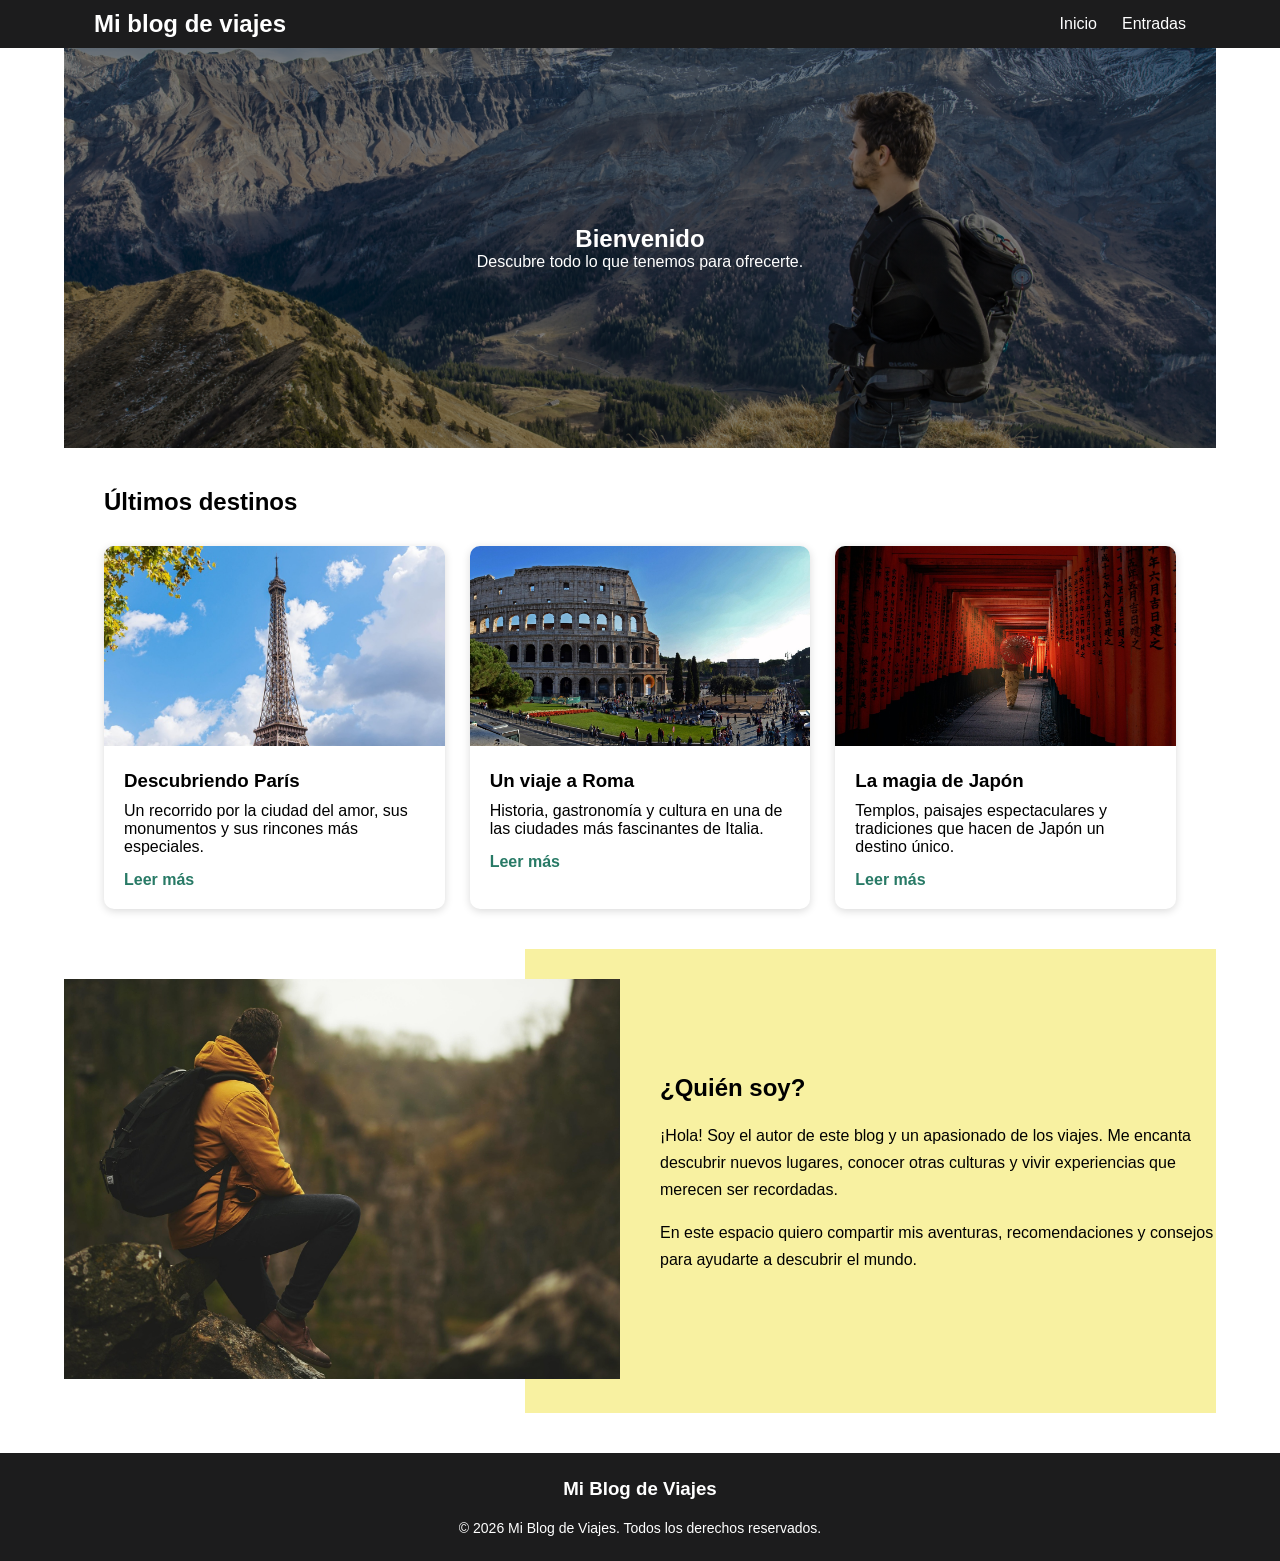
==== index.html @ 7f8d9dac "subido archivos pagina principal" ====
<!DOCTYPE html>
<html lang="en">

<head>
    <meta charset="UTF-8">
    <meta name="viewport" content="width=device-width, initial-scale=1.0">
    <link rel="stylesheet" href="./css/style.css">
    <title>Blog</title>
</head>

<body>

    <header class="navbar">
        <!--Navegación-->
        <nav class="contenido-navbar">
            <div class="logo">
                <p>Mi blog de viajes</p>
            </div>
            <ul class="menu">
                <li><a href="./index.html">Inicio</a></li>
                <li><a href="#">Entradas</a></li>
            </ul>
        </nav>
    </header>

    <main class="contenedor-principal">
        <section class="portada">
            <h1>Bienvenido</h1>
            <p>Descubre todo lo que tenemos para ofrecerte.</p>
        </section>

        <section class="posts">
            <h2>Últimos destinos</h2>

            <div class="contenedor-posts">

                <article class="tarjeta">
                    <img src="./img/paris.jpg" alt="Torre Eiffel en París">
                    <div class="contenido-tarjeta">
                        <h3>Descubriendo París</h3>
                        <p>Un recorrido por la ciudad del amor, sus monumentos y sus rincones más especiales.</p>
                        <a href="#">Leer más</a>
                    </div>
                </article>

                <article class="tarjeta">
                    <img src="./img/roma.jpg" alt="Coliseo de Roma">
                    <div class="contenido-tarjeta">
                        <h3>Un viaje a Roma</h3>
                        <p>Historia, gastronomía y cultura en una de las ciudades más fascinantes de Italia.</p>
                        <a href="#">Leer más</a>
                    </div>
                </article>

                <article class="tarjeta">
                    <img src="./img/japon.jpg" alt="Paisaje de Japón">
                    <div class="contenido-tarjeta">
                        <h3>La magia de Japón</h3>
                        <p>Templos, paisajes espectaculares y tradiciones que hacen de Japón un destino único.</p>
                        <a href="#">Leer más</a>
                    </div>
                </article>

            </div>
        </section>

        <section class="presentacion">

            <div class="imagen-presentacion">
                <img src="./img/autor.jpg" alt="Fotografía del autor">
            </div>

            <div class="texto-presentacion">
                <h2>¿Quién soy?</h2>

                <p>
                    ¡Hola! Soy el autor de este blog y un apasionado de los viajes.
                    Me encanta descubrir nuevos lugares, conocer otras culturas
                    y vivir experiencias que merecen ser recordadas.
                </p>

                <p>
                    En este espacio quiero compartir mis aventuras, recomendaciones
                    y consejos para ayudarte a descubrir el mundo.
                </p>
            </div>

        </section>

    </main>

    <footer class="footer">
        <h3>Mi Blog de Viajes</h3>

        <p>&copy; 2026 Mi Blog de Viajes. Todos los derechos reservados.</p>
    </footer>

</body>

</html>
---- css/style.css ----
/* -------------------------------- */
/* Configuración inicial de estilos */
/* -------------------------------- */
*{
    margin: 0;
    padding: 0;
    box-sizing: border-box;
    font-family: sans-serif;
}

.contenido-navbar,
.contenedor-principal {
    max-width: 1200px;
    width: 90%;
    margin: 0 auto;
}

/* ------------------------------- */
/*      Barra de navegación        */
/* ------------------------------- */
.navbar {
    background-color: #1c1c1d;
}

.navbar nav{
    display: flex;
    justify-content: space-between;
    align-items: center;
    padding: 10px 30px;
}

.logo {
    color: white;
    font-size: 24px;
    font-weight: bold;
}

.logo img{
    width: 50px;
    height: 50px;
}

.menu {
    display: flex;
    gap: 25px;
    list-style: none;
    margin: 0;
    padding: 0;
}

.menu a{
    color: white;
    text-decoration: none;
    font-size: 16px;
}

.menu a:hover {
    color: #f0c674;
}

/* ------------------------------- */
/*      Portada de bienvenida      */
/* ------------------------------- */
.portada {
    background-image:
        linear-gradient(rgba(0, 0, 0, 0.5), rgba(0, 0, 0, 0.5)),
        url("../img/mountain.jpg");

    background-size: cover;
    background-position: center;
    background-repeat: no-repeat;

    height: 800px;
    color: white;

    height: 400px;

    display: flex;
    flex-direction: column;
    justify-content: center;
    align-items: center;

    color: white;
    text-align: center;
}

/* ------------------------------- */
/*            Entradas             */
/* ------------------------------- */
.posts {
    padding: 40px;
    text-align: center;
}

.posts h2{
    text-align: left;
}

.contenedor-posts {
    display: flex;
    gap: 25px;
    margin-top: 30px;
}

.tarjeta {
    flex: 1;
    background-color: white;
    border-radius: 10px;
    overflow: hidden;
    box-shadow: 0 2px 8px rgba(0, 0, 0, 0.15);
    text-align: left;
    transition: transform 0.3s ease, box-shadow 0.3s ease;
}

.tarjeta:hover {
    transform: translateY(-8px);
    box-shadow: 0 8px 20px rgba(0, 0, 0, 0.2);
}

.tarjeta img {
    width: 100%;
    height: 200px;
    object-fit: cover;
}

.contenido-tarjeta{
    padding: 20px;
}

.contenido-tarjeta h3 {
    margin-bottom: 10px;
}

.contenido-tarjeta p {
    margin-bottom: 15px;
}

.contenido-tarjeta a {
    color: #287a66;
    text-decoration: none;
    font-weight: bold;
}

/* ------------------------------- */
/*         Presentación            */
/* ------------------------------- */
.presentacion {
    display: flex;
    align-items: center;
    gap: 40px;
    padding: 30px 0;
    position: relative;
    isolation: isolate;
}

.presentacion::before {
    content: "";
    position: absolute;
    top: 0;
    left: 40%;
    width: 60%;
    height: 100%;
    background-color: #f8f1a1;
    z-index: -1;
}

.imagen-presentacion {
    flex: 1;
}

.imagen-presentacion img {
    width: 100%;
    height: 400px;
    object-fit: cover;
}

.texto-presentacion {
    flex: 1;
}

.texto-presentacion h2 {
    margin-bottom: 20px;
}

.texto-presentacion p {
    line-height: 1.7;
    margin-bottom: 15px;
}

/* ------------------------------- */
/*              Footer             */
/* ------------------------------- */
.footer {
    background-color: #1c1c1d;
    color: white;
    text-align: center;
    padding: 25px;
    margin-top: 40px;
}

.footer p {
    font-size: 14px;
    margin-top: 20px;
}
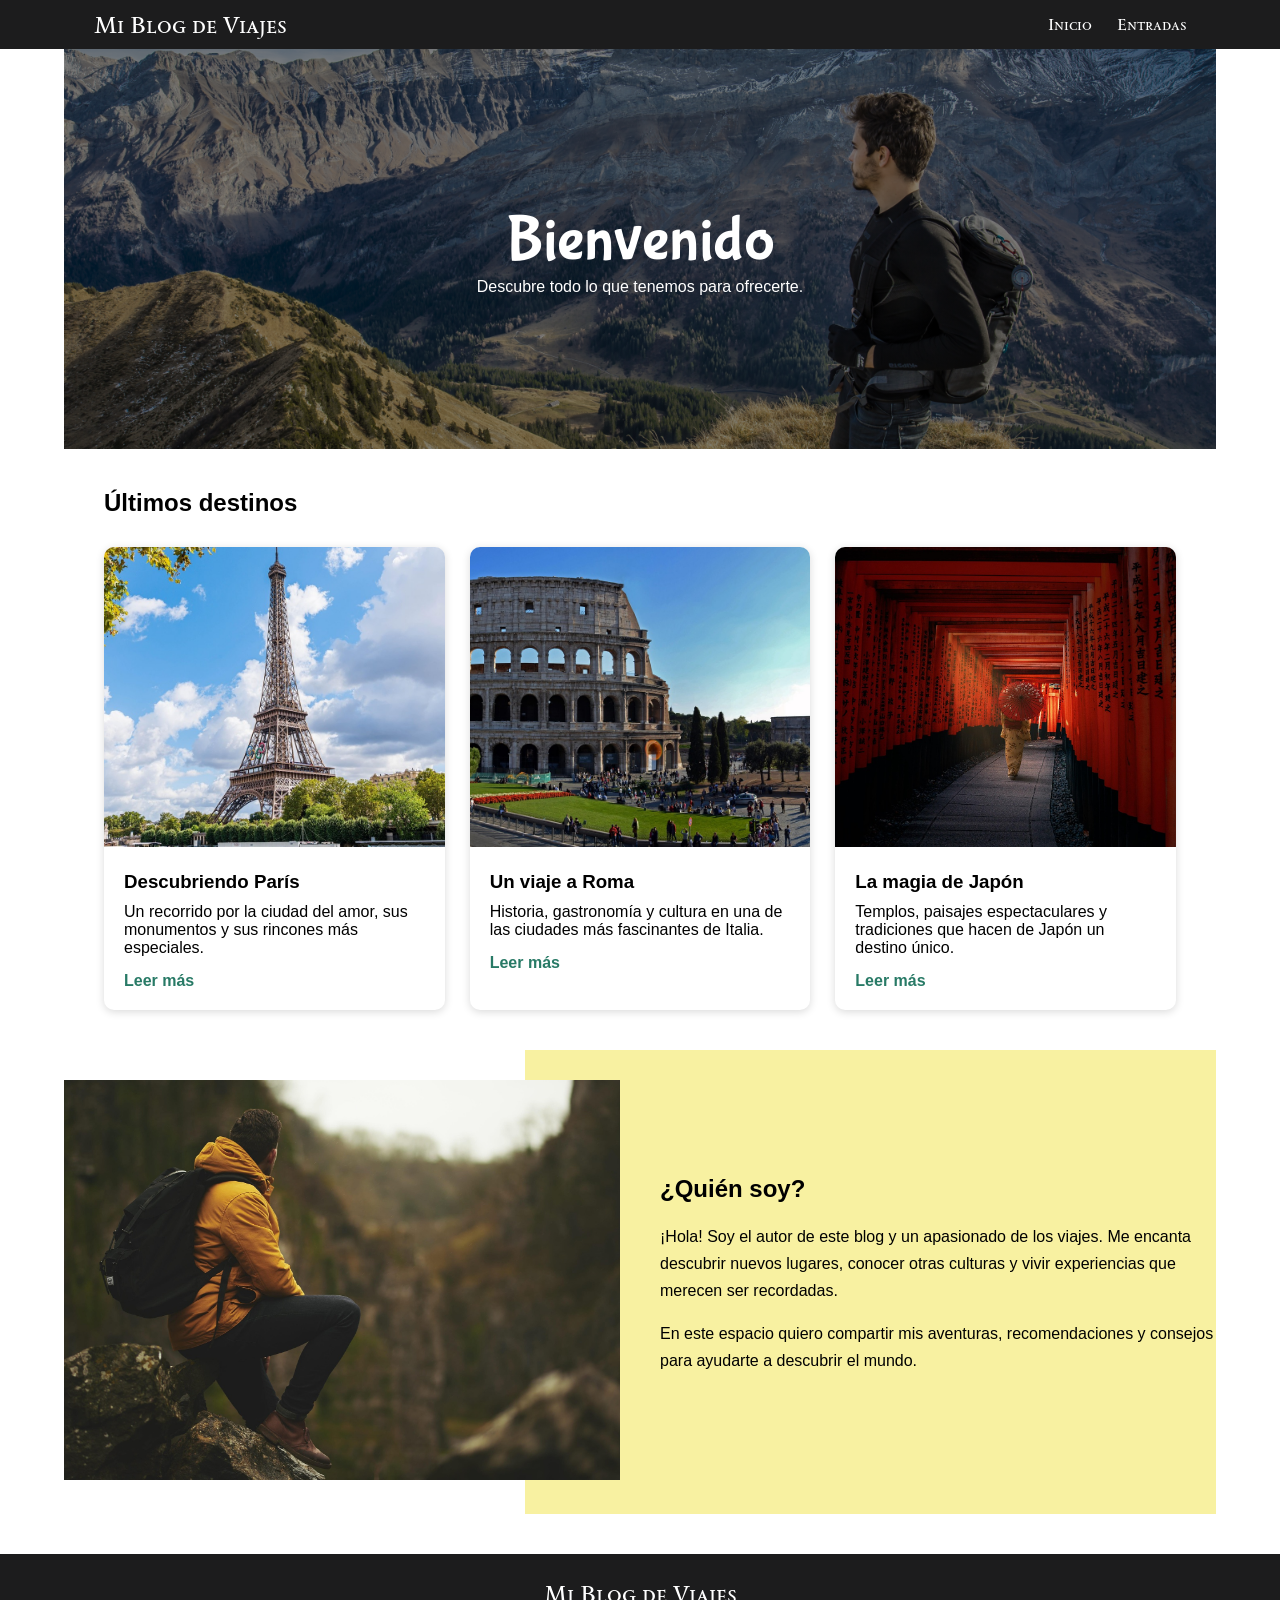
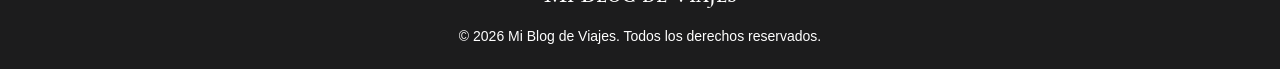
==== commit 5c8e9a91: "Añadido img, fonts y post1-2-3" ====
--- a/index.html
+++ b/index.html
@@ -11,25 +11,37 @@
 <body>
 
     <header class="navbar">
+
         <!--Navegación-->
         <nav class="contenido-navbar">
             <div class="logo">
-                <p>Mi blog de viajes</p>
+                <p>Mi Blog de Viajes</p>
             </div>
             <ul class="menu">
                 <li><a href="./index.html">Inicio</a></li>
-                <li><a href="#">Entradas</a></li>
+                <li class="desplegable">
+                    <a href="#">Entradas</a>
+
+                    <ul class="submenu">
+                        <li><a href="./post1.html">París</a></li>
+                        <li><a href="./post2.html">Roma</a></li>
+                        <li><a href="./post3.html">Japón</a></li>
+                    </ul>
+                </li>
             </ul>
         </nav>
     </header>
 
+    <!-- Contenido -->
     <main class="contenedor-principal">
+
         <section class="portada">
             <h1>Bienvenido</h1>
             <p>Descubre todo lo que tenemos para ofrecerte.</p>
         </section>
 
         <section class="posts">
+
             <h2>Últimos destinos</h2>
 
             <div class="contenedor-posts">
@@ -39,7 +51,7 @@
                     <div class="contenido-tarjeta">
                         <h3>Descubriendo París</h3>
                         <p>Un recorrido por la ciudad del amor, sus monumentos y sus rincones más especiales.</p>
-                        <a href="#">Leer más</a>
+                        <a href="./post1.html">Leer más</a>
                     </div>
                 </article>
 
@@ -48,7 +60,7 @@
                     <div class="contenido-tarjeta">
                         <h3>Un viaje a Roma</h3>
                         <p>Historia, gastronomía y cultura en una de las ciudades más fascinantes de Italia.</p>
-                        <a href="#">Leer más</a>
+                        <a href="./post2.html">Leer más</a>
                     </div>
                 </article>
 
@@ -57,11 +69,12 @@
                     <div class="contenido-tarjeta">
                         <h3>La magia de Japón</h3>
                         <p>Templos, paisajes espectaculares y tradiciones que hacen de Japón un destino único.</p>
-                        <a href="#">Leer más</a>
+                        <a href="./post3.html">Leer más</a>
                     </div>
                 </article>
 
             </div>
+            
         </section>
 
         <section class="presentacion">
@@ -89,6 +102,7 @@
 
     </main>
 
+    <!-- Pie de página -->
     <footer class="footer">
         <h3>Mi Blog de Viajes</h3>
 
--- a/css/style.css
+++ b/css/style.css
@@ -1,6 +1,16 @@
 /* -------------------------------- */
 /* Configuración inicial de estilos */
 /* -------------------------------- */
+@font-face{
+    font-family: 'BubblegumSans-Regular';
+    src: url(../fonts/BubblegumSans-Regular.ttf);
+}
+
+@font-face{
+    font-family: 'SedanSC-Regular';
+    src: url(../fonts/SedanSC-Regular.ttf);
+}
+
 *{
     margin: 0;
     padding: 0;
@@ -31,13 +41,10 @@
 
 .logo {
     color: white;
-    font-size: 24px;
-    font-weight: bold;
-}
-
-.logo img{
-    width: 50px;
-    height: 50px;
+}
+
+.logo p{
+    font: 1.5em 'SedanSC-Regular', sans-serif;
 }
 
 .menu {
@@ -51,11 +58,37 @@
 .menu a{
     color: white;
     text-decoration: none;
-    font-size: 16px;
+    /* font-size: 16px; */
+    font: 16px 'SedanSC-Regular', sans-serif;
 }
 
 .menu a:hover {
     color: #f0c674;
+}
+
+.desplegable {
+    position: relative;
+}
+
+.submenu {
+    display: none;
+    position: absolute;
+    top: 100%;
+    left: 0;
+    background-color: #1c1c1d;
+    list-style: none;
+    padding: 10px 0;
+    min-width: 150px;
+    z-index: 10;
+}
+
+.desplegable:hover .submenu {
+    display: block;
+}
+
+.submenu a {
+    display: block;
+    padding: 10px 15px;
 }
 
 /* ------------------------------- */
@@ -82,6 +115,10 @@
 
     color: white;
     text-align: center;
+}
+
+.portada h1{
+    font: 4em 'BubblegumSans-Regular',sans-serif;
 }
 
 /* ------------------------------- */
@@ -119,7 +156,7 @@
 
 .tarjeta img {
     width: 100%;
-    height: 200px;
+    height: 300px;
     object-fit: cover;
 }
 
@@ -198,7 +235,55 @@
     margin-top: 40px;
 }
 
+.footer h3{
+    font: 1.5em 'SedanSC-Regular',sans-serif;
+}
+
 .footer p {
     font-size: 14px;
     margin-top: 20px;
+}
+
+/* ------------------------------- */
+/*    Contenedor de las entradas   */
+/* ------------------------------- */
+.entradas {
+    display: flex;
+    flex-direction: column;
+    gap: 40px;
+    padding: 40px 0;
+}
+
+.entrada {
+    display: flex;
+    align-items: center;
+    gap: 40px;
+}
+
+.entrada:nth-child(even) {
+    flex-direction: row-reverse;
+}
+
+.imagen-entrada {
+    flex: 1;
+}
+
+.imagen-entrada img {
+    width: 100%;
+    height: 550px;
+    object-fit: cover;
+}
+
+.texto-entrada {
+    flex: 1;
+    padding: 20px;
+}
+
+.texto-entrada h2{
+    margin-bottom:10px;
+}
+
+.texto-entrada p{
+    line-height: 1.3;
+    text-align: justify;
 }
